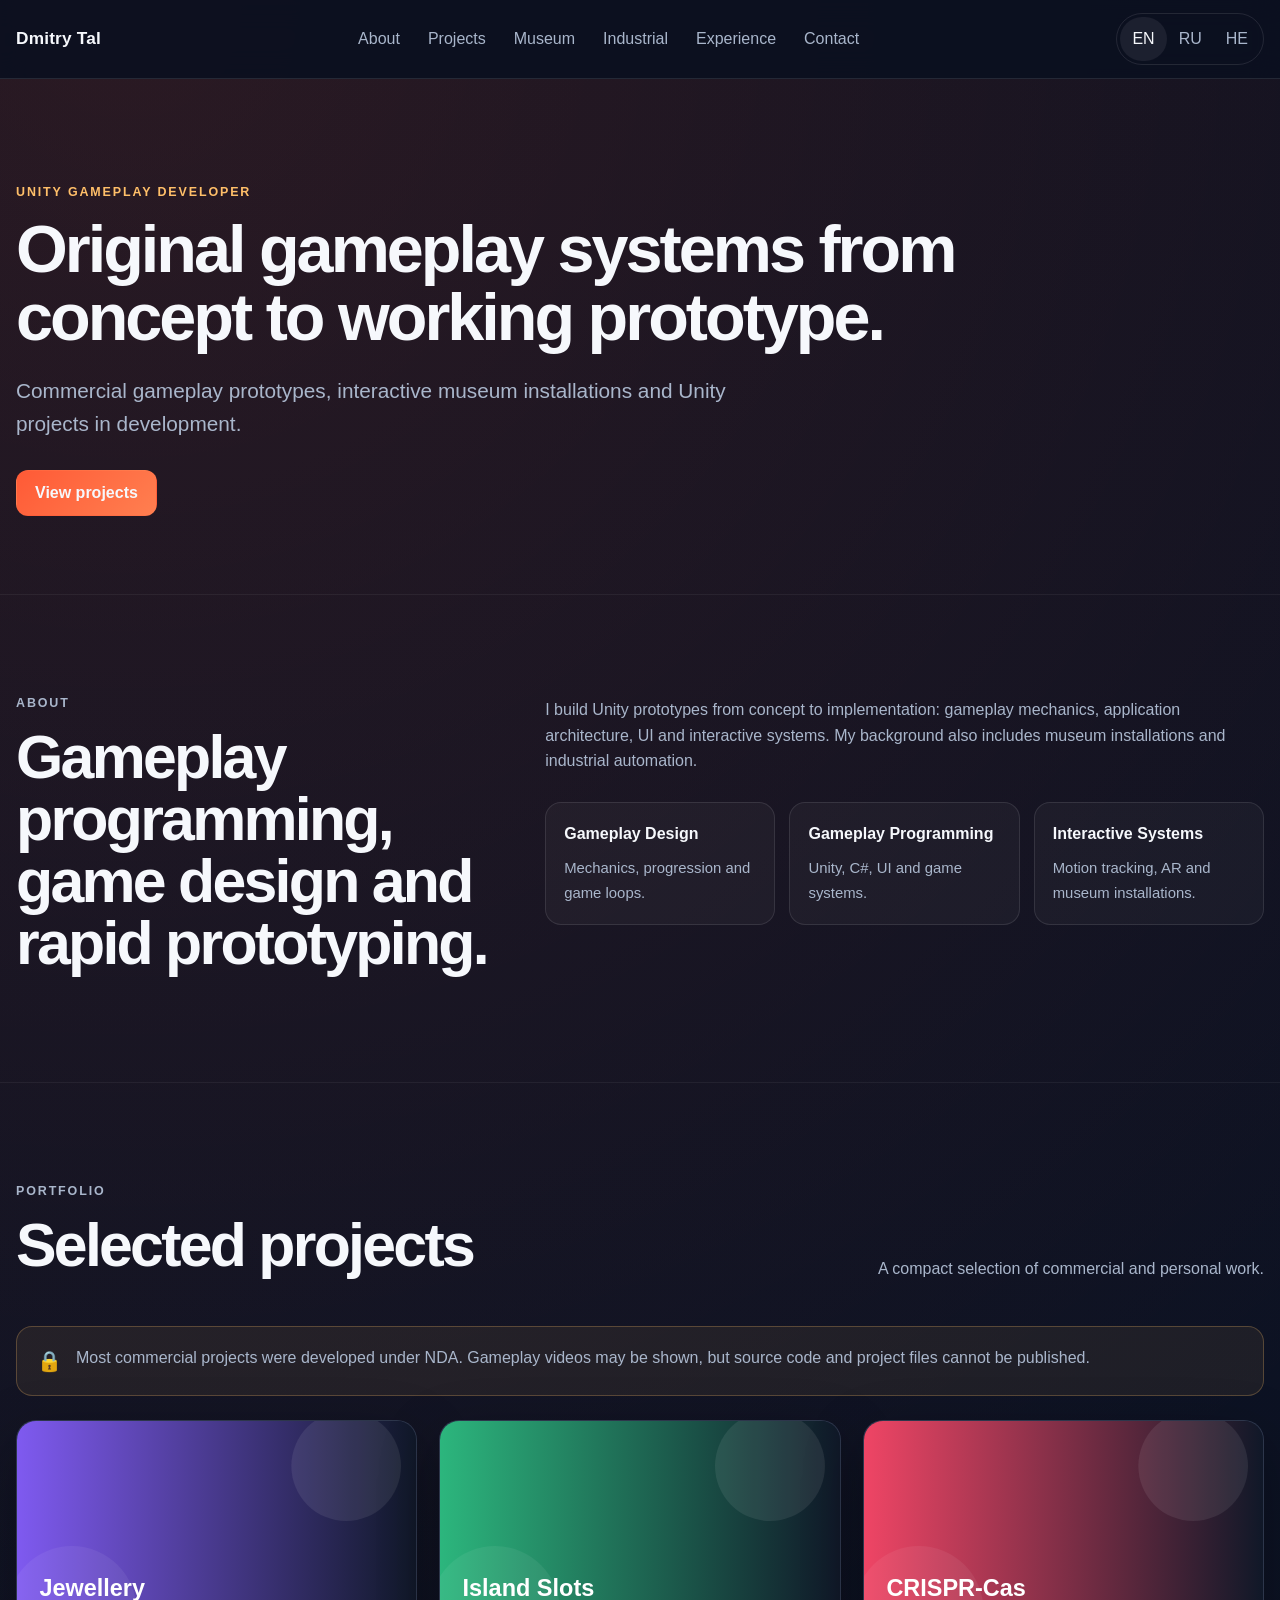
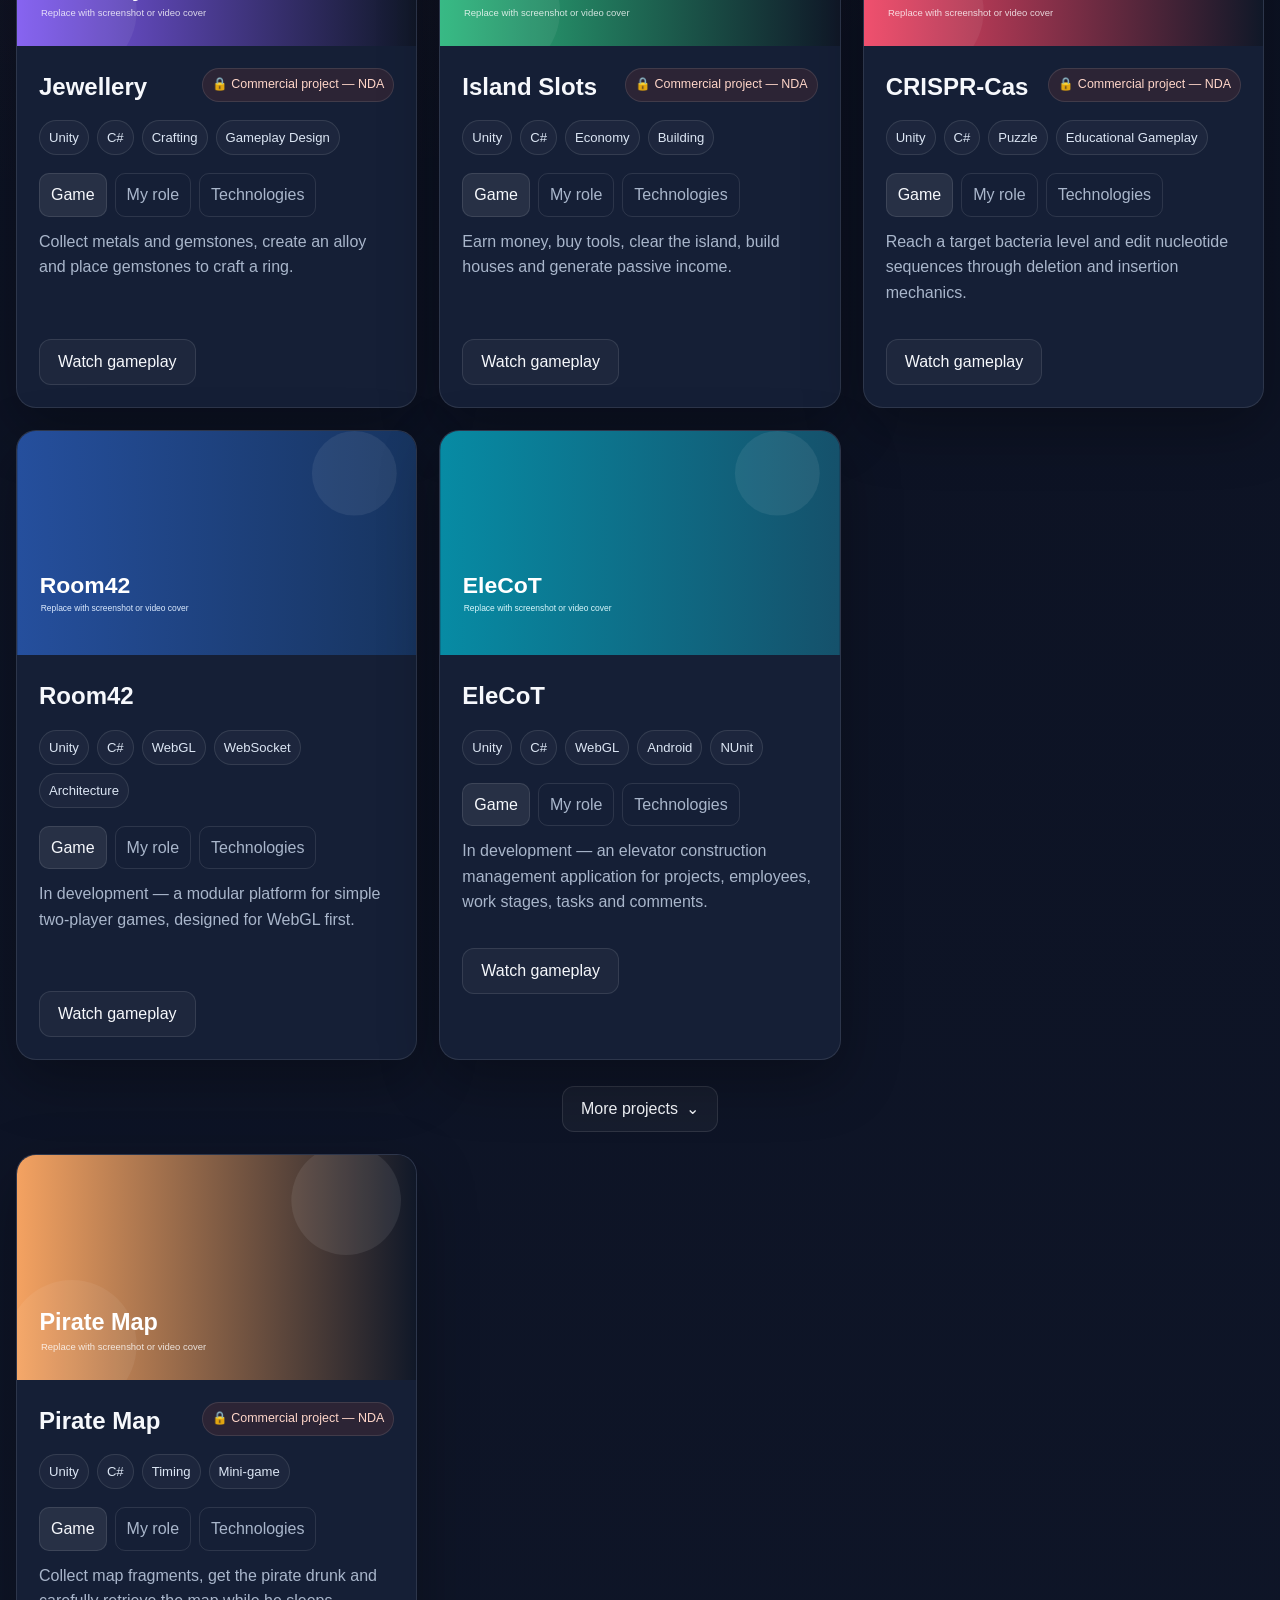
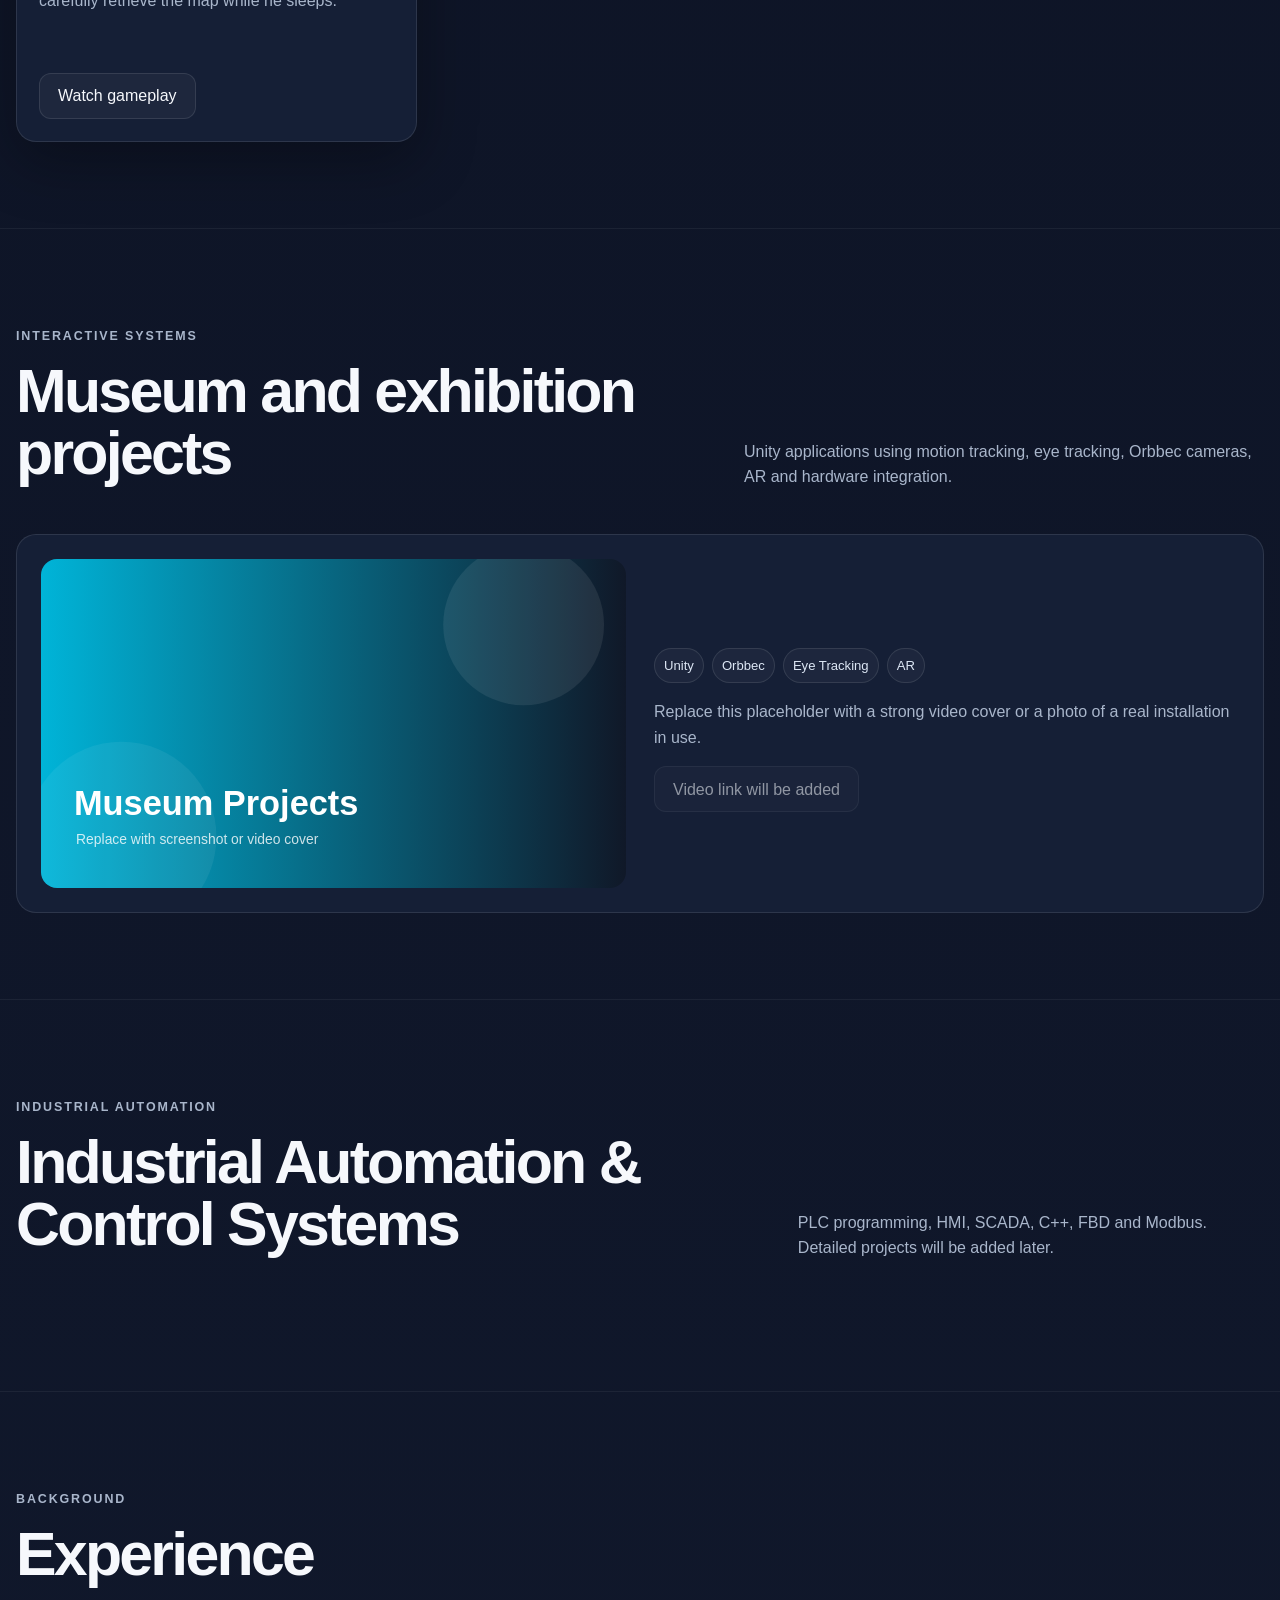
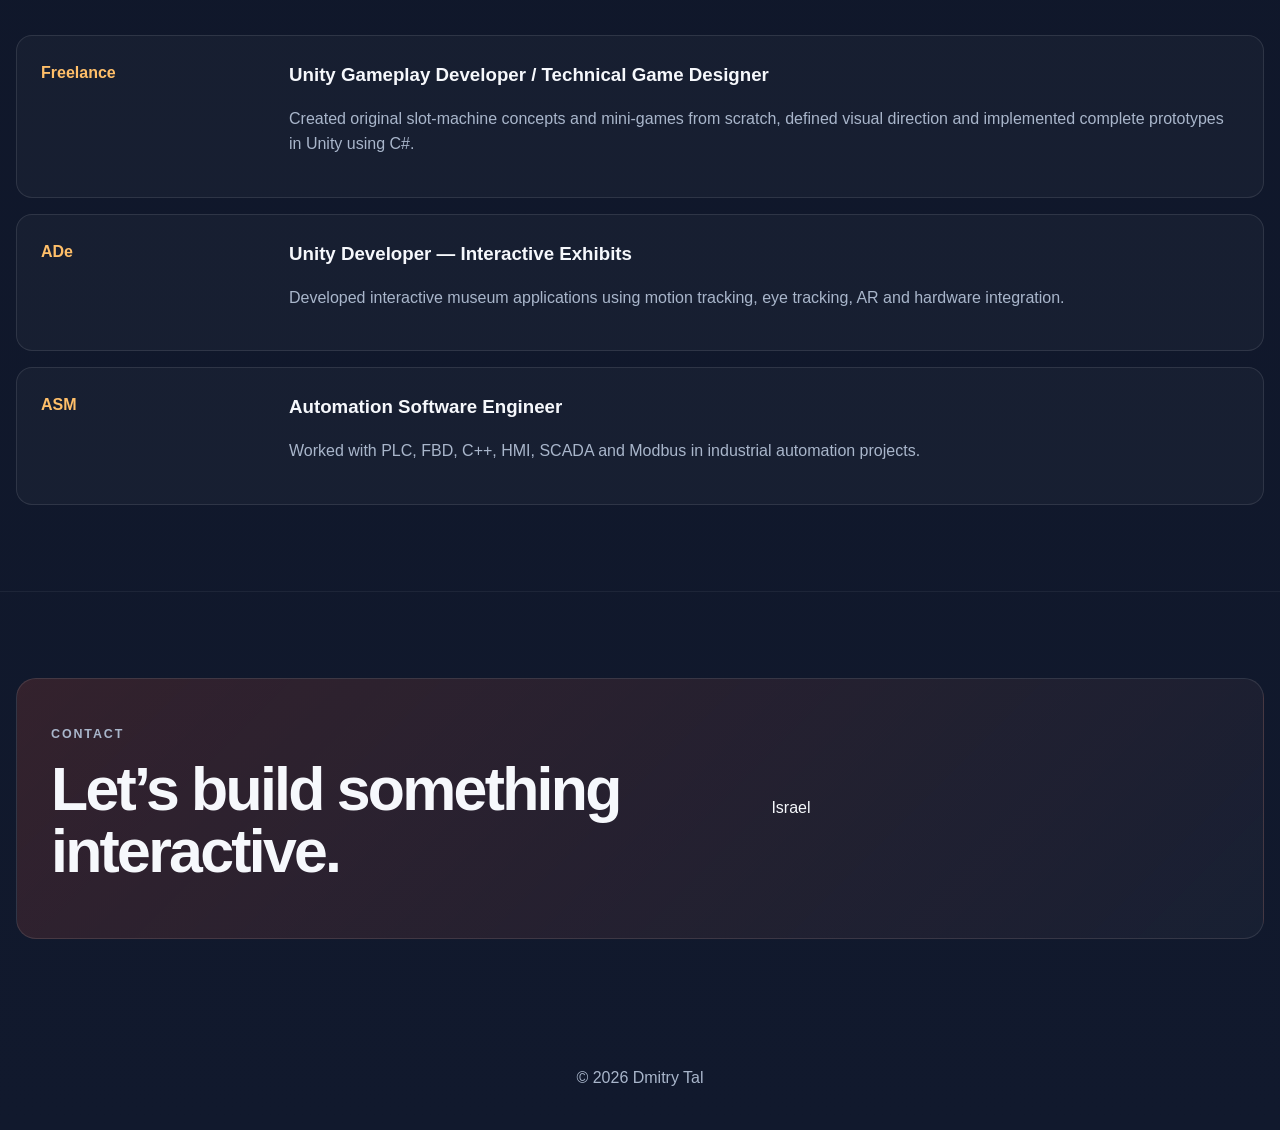
==== games/index.html @ 1d8066fa "Add files via upload" ====
<!DOCTYPE html>
<html lang="en" dir="ltr">
<head>
  <base href="../" />
  <meta charset="UTF-8" />
  <meta name="viewport" content="width=device-width, initial-scale=1.0" />
  <meta name="description" content="Dmitry Tal — Unity Gameplay Developer portfolio" />
  <title>Dmitry Tal — Unity Gameplay Developer</title>
  <link rel="stylesheet" href="style.css" />
</head>
<body>
  <header class="site-header">
    <div class="container nav-wrap">
      <a class="brand" href="#top" aria-label="Dmitry Tal home">
        <strong>Dmitry Tal</strong>
      </a>

      <nav class="main-nav" aria-label="Main navigation">
        <a href="#about" data-i18n="nav.about">About</a>
        <a href="#projects" data-i18n="nav.projects">Projects</a>
        <a href="#museum" data-i18n="nav.museum">Museum</a>
        <a href="#industrial" data-i18n="nav.industrial">Industrial</a>
        <a href="#experience" data-i18n="nav.experience">Experience</a>
        <a href="#contact" data-i18n="nav.contact">Contact</a>
      </nav>

      <div class="lang-switcher" aria-label="Language selector">
        <button type="button" data-lang="en">EN</button>
        <button type="button" data-lang="ru">RU</button>
        <button type="button" data-lang="he">HE</button>
      </div>
    </div>
  </header>

  <main id="top">
    <section class="hero">
      <div class="container hero-grid">
        <div class="hero-copy">
          <p class="eyebrow" data-i18n="hero.eyebrow">UNITY GAMEPLAY DEVELOPER</p>
          <h1 data-i18n="hero.title">Original gameplay systems from concept to working prototype.</h1>
          <p class="hero-text" data-i18n="hero.text">
            Commercial prototypes, interactive museum installations and multiplayer WebGL projects.
          </p>
          <div class="hero-actions">
            <a class="button primary" href="#projects" data-i18n="hero.projects">View projects</a>
          </div>
        </div>

      </div>
    </section>

    <section id="about" class="section">
      <div class="container two-col">
        <div>
          <p class="section-kicker" data-i18n="about.kicker">ABOUT</p>
          <h2 data-i18n="about.title">Gameplay programming, game design and rapid prototyping.</h2>
        </div>
        <div>
          <p data-i18n="about.text">
            I create original mechanics from scratch, define visual direction, collaborate with artists and implement complete Unity prototypes.
          </p>

          <div class="what-i-do">
            <article><strong data-i18n="about.card1.title">Gameplay Design</strong><span data-i18n="about.card1.text">Mechanics, progression and game loops.</span></article>
            <article><strong data-i18n="about.card2.title">Gameplay Programming</strong><span data-i18n="about.card2.text">Unity, C#, UI and game systems.</span></article>
            <article><strong data-i18n="about.card3.title">Interactive Systems</strong><span data-i18n="about.card3.text">Motion tracking, AR and museum installations.</span></article>
          </div>
        </div>
      </div>
    </section>

    <section id="projects" class="section">
      <div class="container">
        <div class="section-head">
          <div>
            <p class="section-kicker" data-i18n="projects.kicker">PORTFOLIO</p>
            <h2 data-i18n="projects.title">Selected projects</h2>
          </div>
          <p data-i18n="projects.subtitle">A compact selection of commercial and personal work.</p>
        </div>

        <div class="nda-notice">
          <span class="lock">🔒</span>
          <p data-i18n="projects.nda">
            Most commercial projects were developed under NDA. Gameplay videos may be shown, but source code and project files cannot be published.
          </p>
        </div>

        <div id="featuredProjects" class="project-grid"></div>

        <div class="more-wrap">
          <button id="moreProjectsButton" class="button more-button" type="button" aria-expanded="false">
            <span data-i18n="projects.more">More projects</span>
            <span class="chevron">⌄</span>
          </button>
        </div>

        <div id="moreProjects" class="project-grid project-grid-more" hidden></div>
      </div>
    </section>

    <section id="museum" class="section">
      <div class="container">
        <div class="section-head">
          <div>
            <p class="section-kicker" data-i18n="museum.kicker">INTERACTIVE SYSTEMS</p>
            <h2 data-i18n="museum.title">Museum and exhibition projects</h2>
          </div>
          <p data-i18n="museum.text">Unity applications using motion tracking, eye tracking, Orbbec cameras, AR and hardware integration.</p>
        </div>

        <article class="museum-card">
          <img src="assets/images/museum.svg" alt="Museum projects placeholder" />
          <div>
            <div class="tags">
              <span>Unity</span><span>Orbbec</span><span>Eye Tracking</span><span>AR</span>
            </div>
            <p data-i18n="museum.card">Replace this placeholder with a strong video cover or a photo of a real installation in use.</p>
            <button class="button disabled" type="button" disabled data-i18n="common.videoSoon">Video link will be added</button>
          </div>
        </article>
      </div>
    </section>

    <section id="industrial" class="section">
      <div class="container">
        <div class="section-head">
          <div>
            <p class="section-kicker" data-i18n="industrial.kicker">INDUSTRIAL AUTOMATION</p>
            <h2 data-i18n="industrial.title">Industrial Automation &amp; Control Systems</h2>
          </div>
          <p data-i18n="industrial.text">PLC programming, HMI, SCADA, C++, FBD and Modbus. Detailed projects will be added later.</p>
        </div>
      </div>
    </section>

    <section id="experience" class="section">
      <div class="container">
        <div class="section-head">
          <div>
            <p class="section-kicker" data-i18n="experience.kicker">BACKGROUND</p>
            <h2 data-i18n="experience.title">Experience</h2>
          </div>
        </div>

        <div class="timeline">
          <article>
            <div class="time-label">Freelance</div>
            <div>
              <h3 data-i18n="experience.freelance.title">Unity Gameplay Developer / Technical Game Designer</h3>
              <p data-i18n="experience.freelance.text">Created original slot-machine concepts and mini-games from scratch, defined visual direction and implemented complete prototypes in Unity using C#.</p>
            </div>
          </article>

          <article>
            <div class="time-label">ADe</div>
            <div>
              <h3 data-i18n="experience.ade.title">Unity Developer — Interactive Exhibits</h3>
              <p data-i18n="experience.ade.text">Developed interactive museum applications using motion tracking, eye tracking, AR and hardware integration.</p>
            </div>
          </article>

          <article>
            <div class="time-label">ASM</div>
            <div>
              <h3 data-i18n="experience.asm.title">Automation Software Engineer</h3>
              <p data-i18n="experience.asm.text">Worked with PLC, FBD, C++, HMI, SCADA and Modbus in industrial automation projects.</p>
            </div>
          </article>
        </div>
      </div>
    </section>

    <section id="contact" class="section">
      <div class="container contact-card">
        <div>
          <p class="section-kicker" data-i18n="contact.kicker">CONTACT</p>
          <h2 data-i18n="contact.title">Let’s build something interactive.</h2>
        </div>
        <div class="contact-links">
          <span data-i18n="contact.location">Israel</span>
        </div>
      </div>
    </section>
  </main>

  <footer>
    © <span id="year"></span> Dmitry Tal
  </footer>

  <div id="videoModal" class="modal" hidden>
    <div class="modal-backdrop" data-close-modal></div>
    <div class="modal-dialog" role="dialog" aria-modal="true" aria-labelledby="videoTitle">
      <button class="modal-close" type="button" data-close-modal aria-label="Close">×</button>
      <h3 id="videoTitle"></h3>
      <div class="video-frame">
        <p data-i18n="common.videoPlaceholder">Insert YouTube embed here.</p>
      </div>
    </div>
  </div>

  <script src="script.js"></script>
</body>
</html>
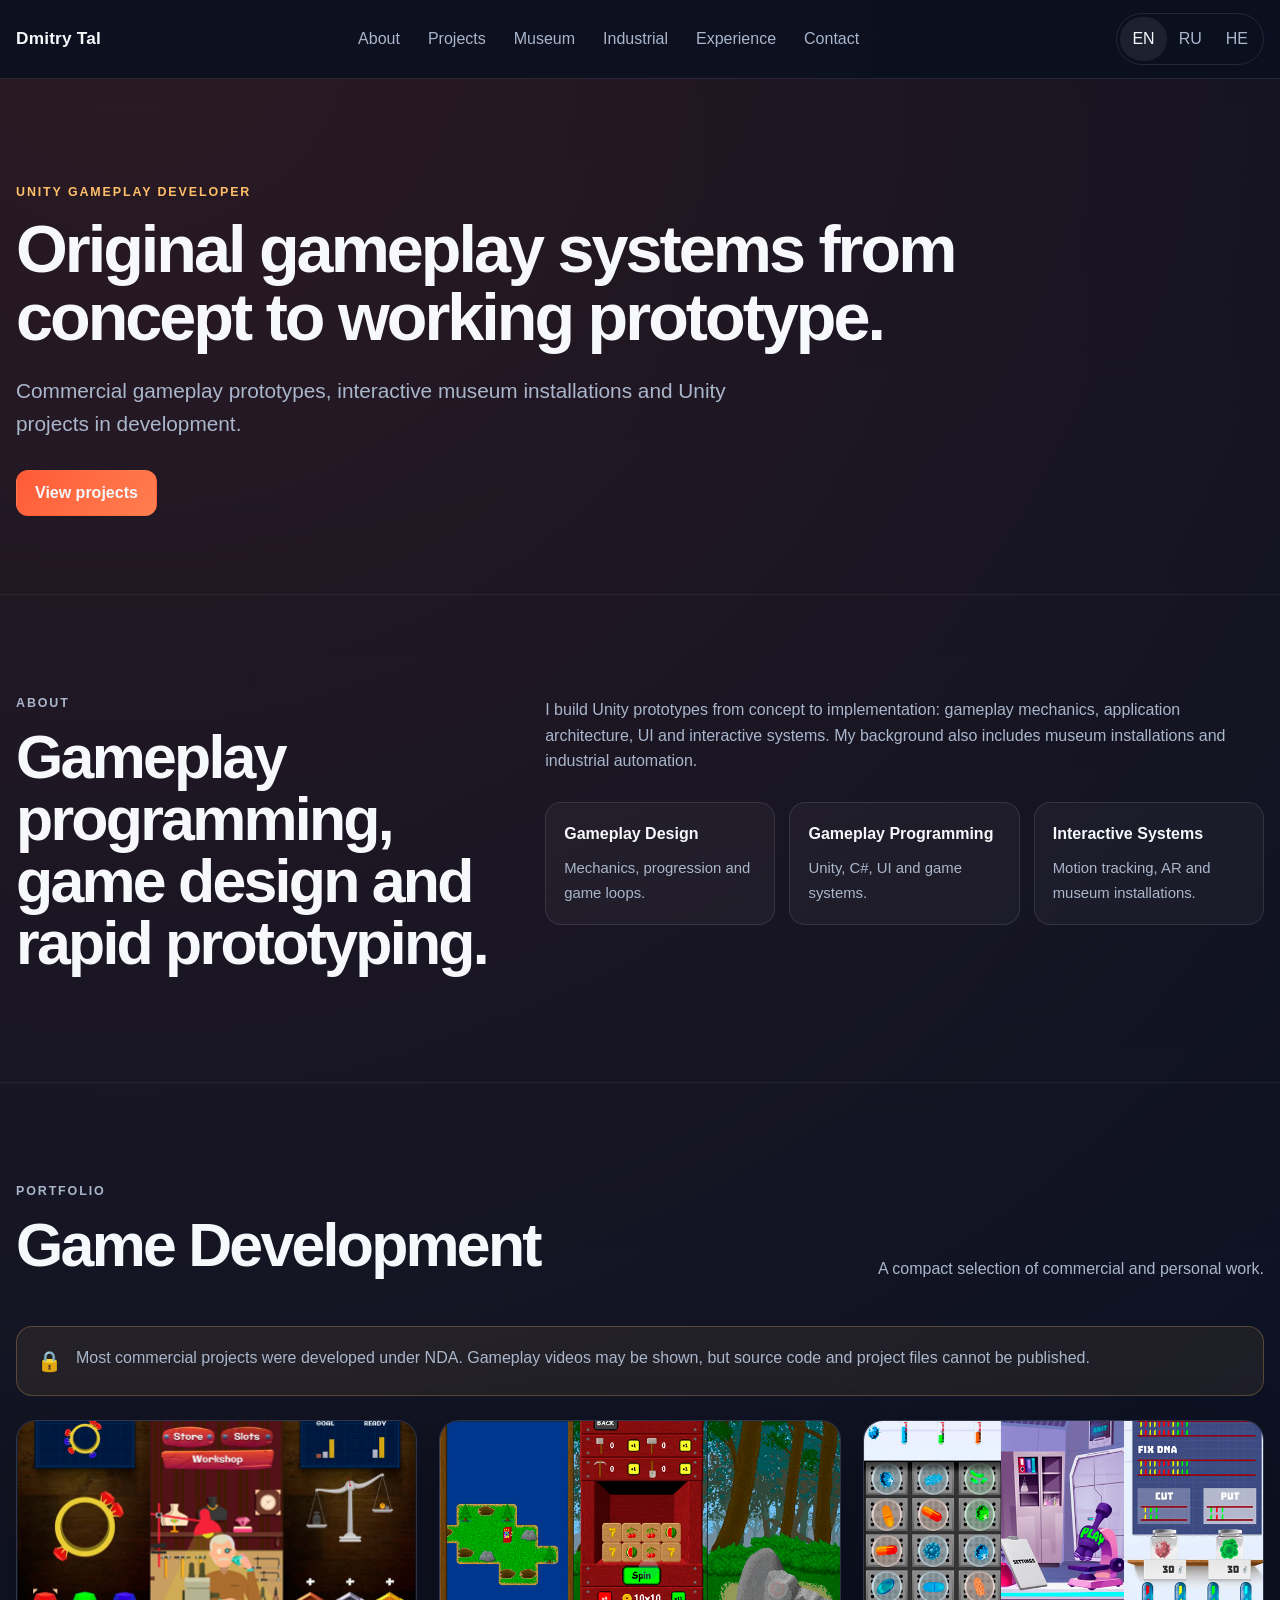
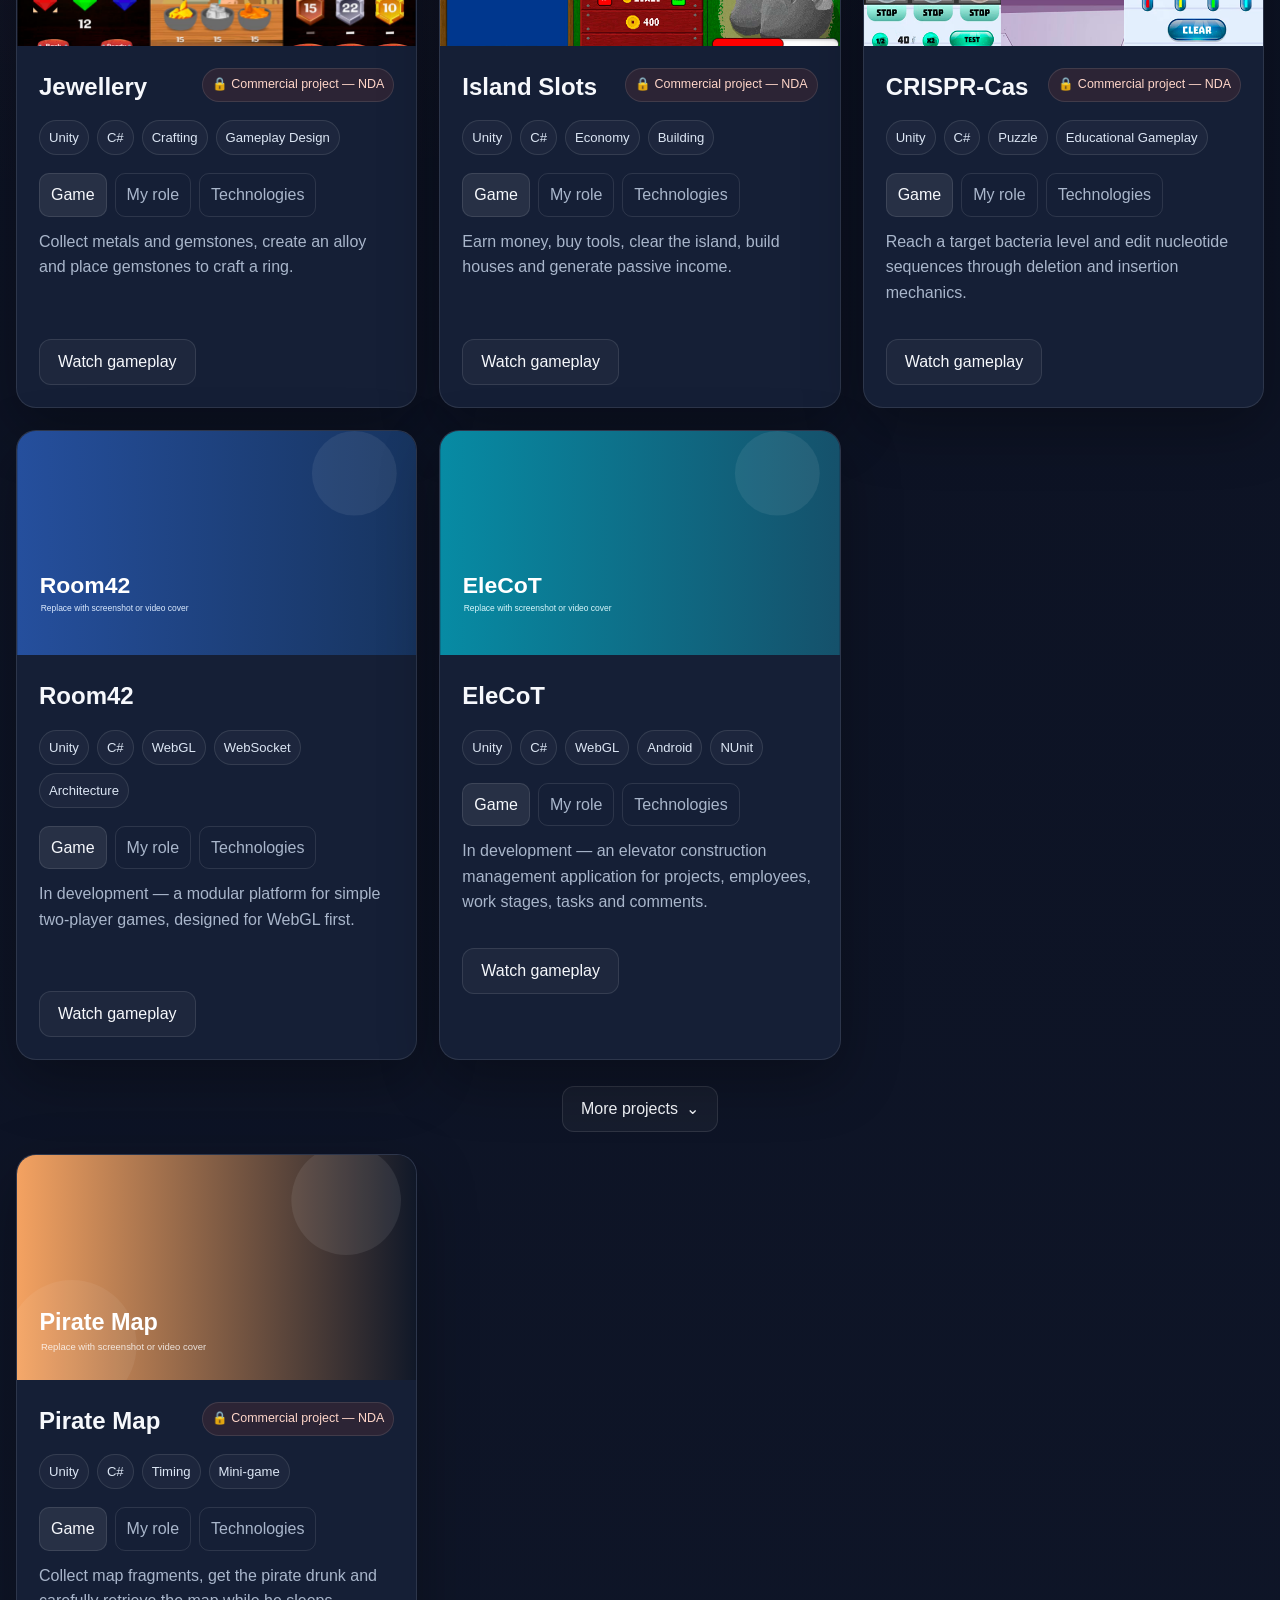
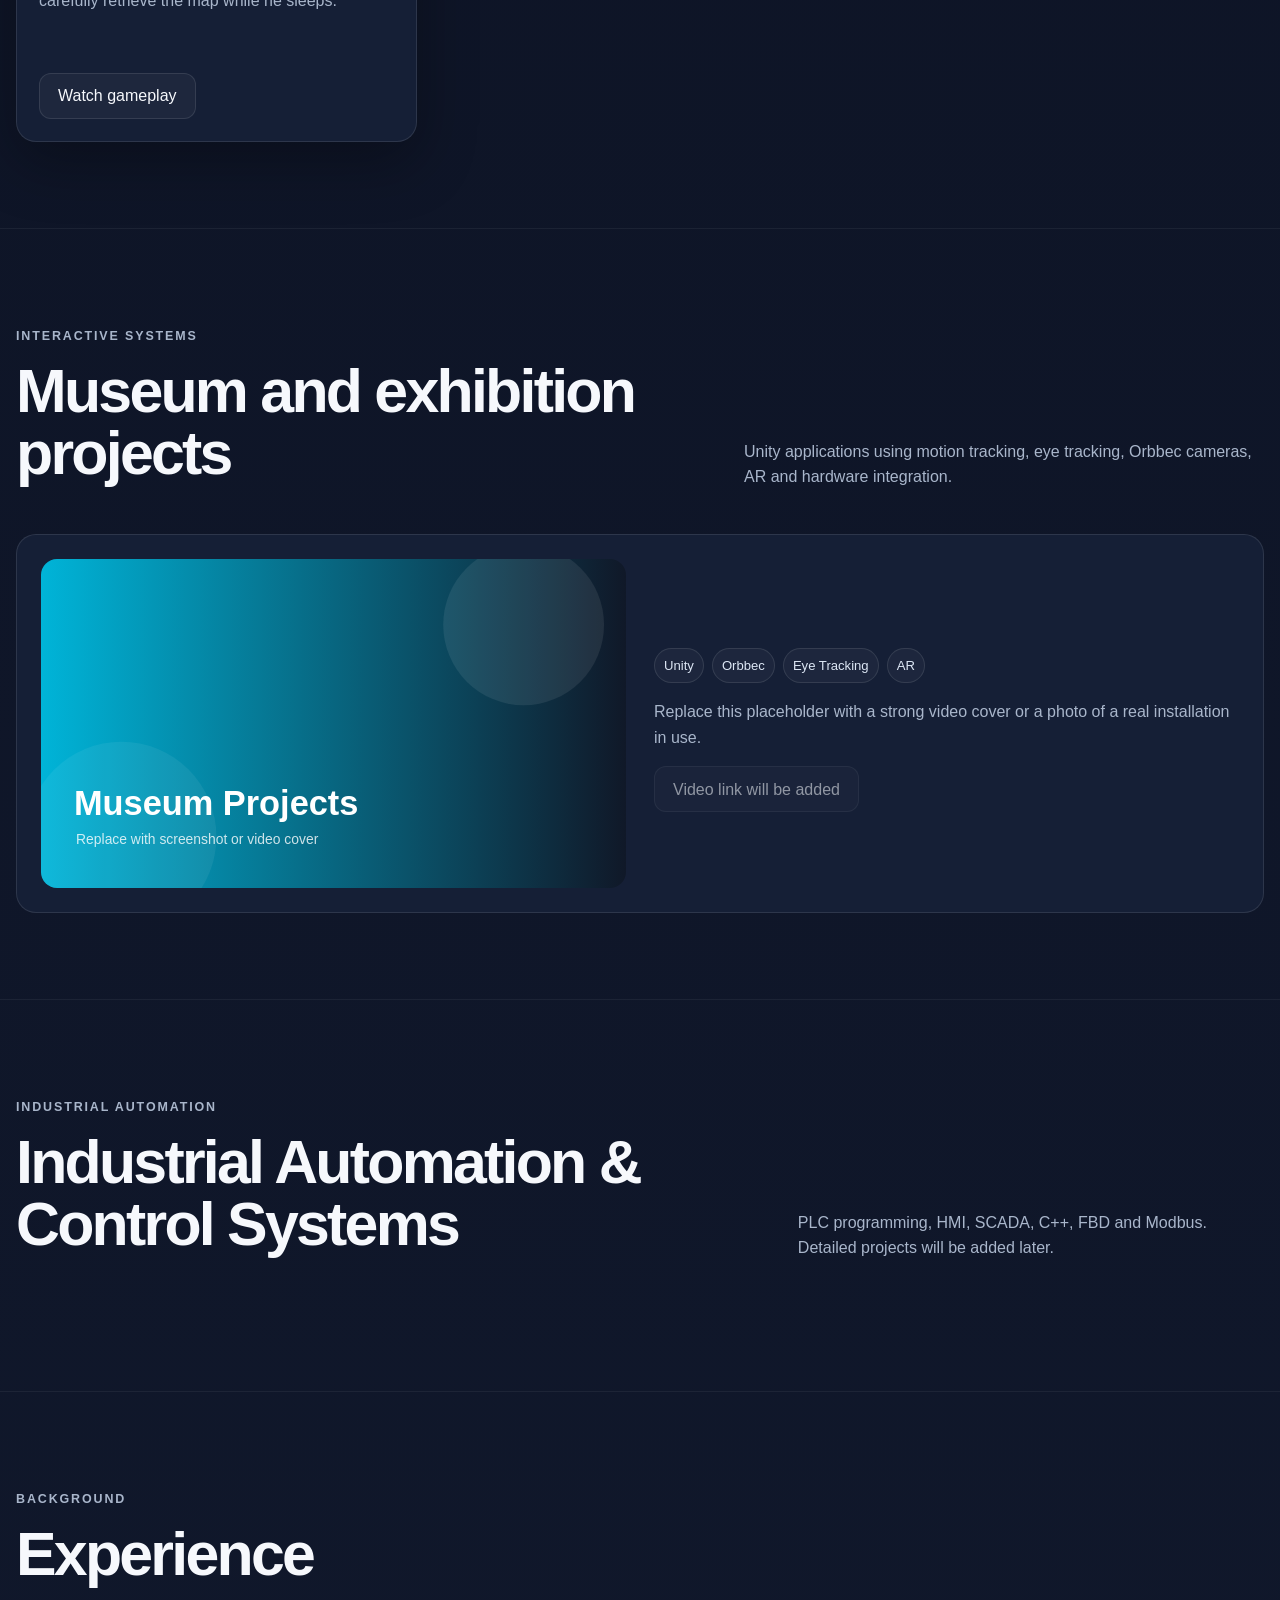
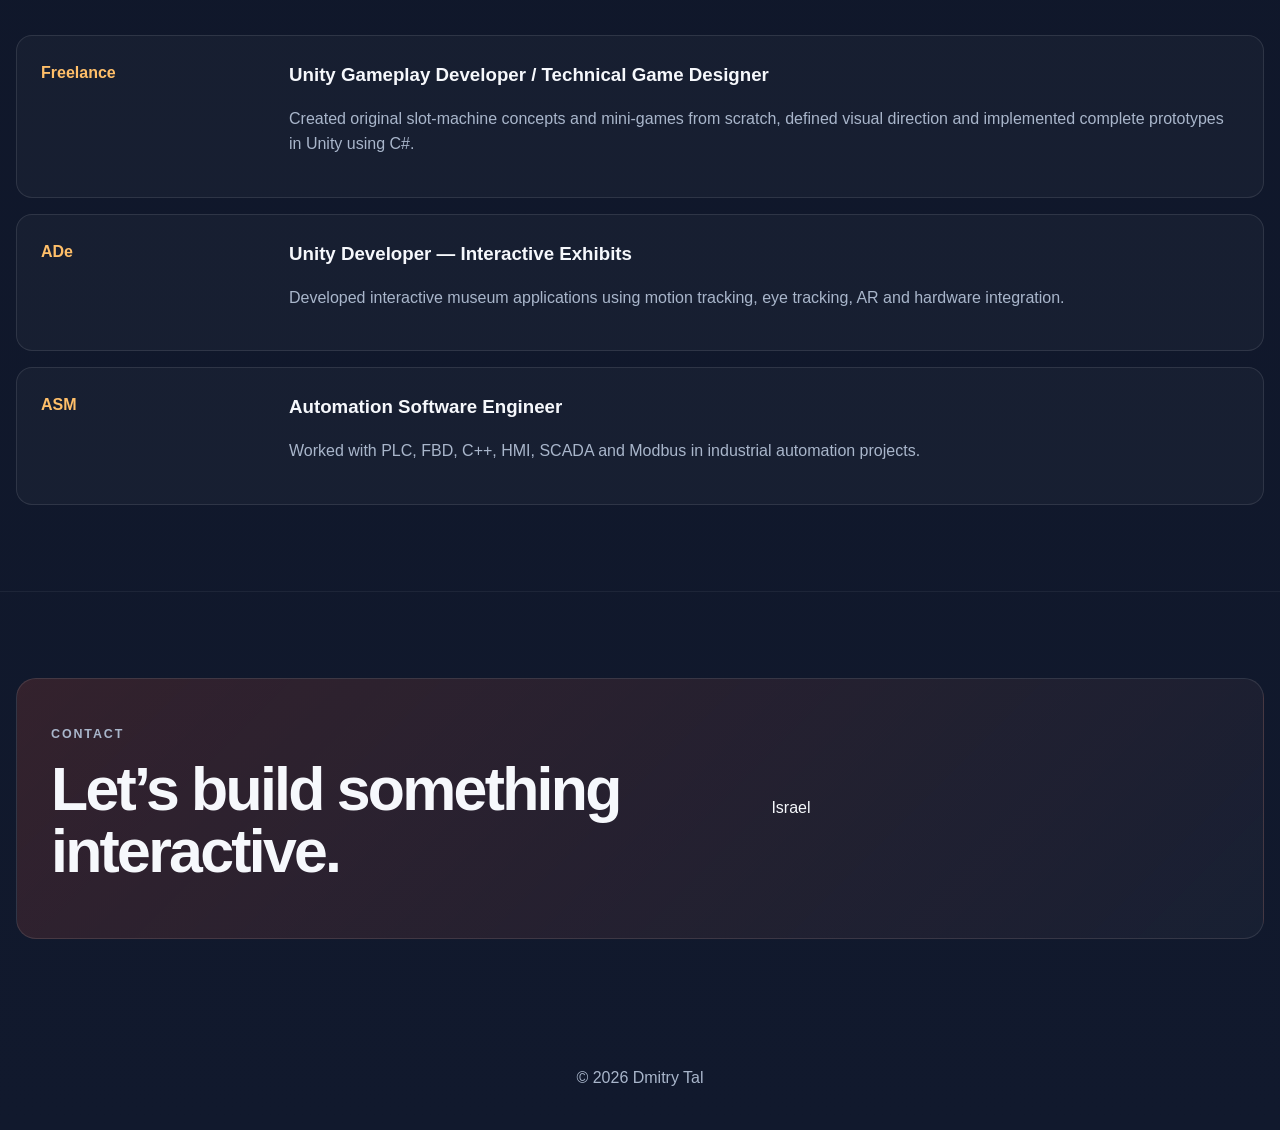
==== commit 1ee9a146: "Add files via upload" ====
--- a/games/index.html
+++ b/games/index.html
@@ -74,7 +74,7 @@
         <div class="section-head">
           <div>
             <p class="section-kicker" data-i18n="projects.kicker">PORTFOLIO</p>
-            <h2 data-i18n="projects.title">Selected projects</h2>
+            <h2 data-i18n="projects.title">Game Development</h2>
           </div>
           <p data-i18n="projects.subtitle">A compact selection of commercial and personal work.</p>
         </div>
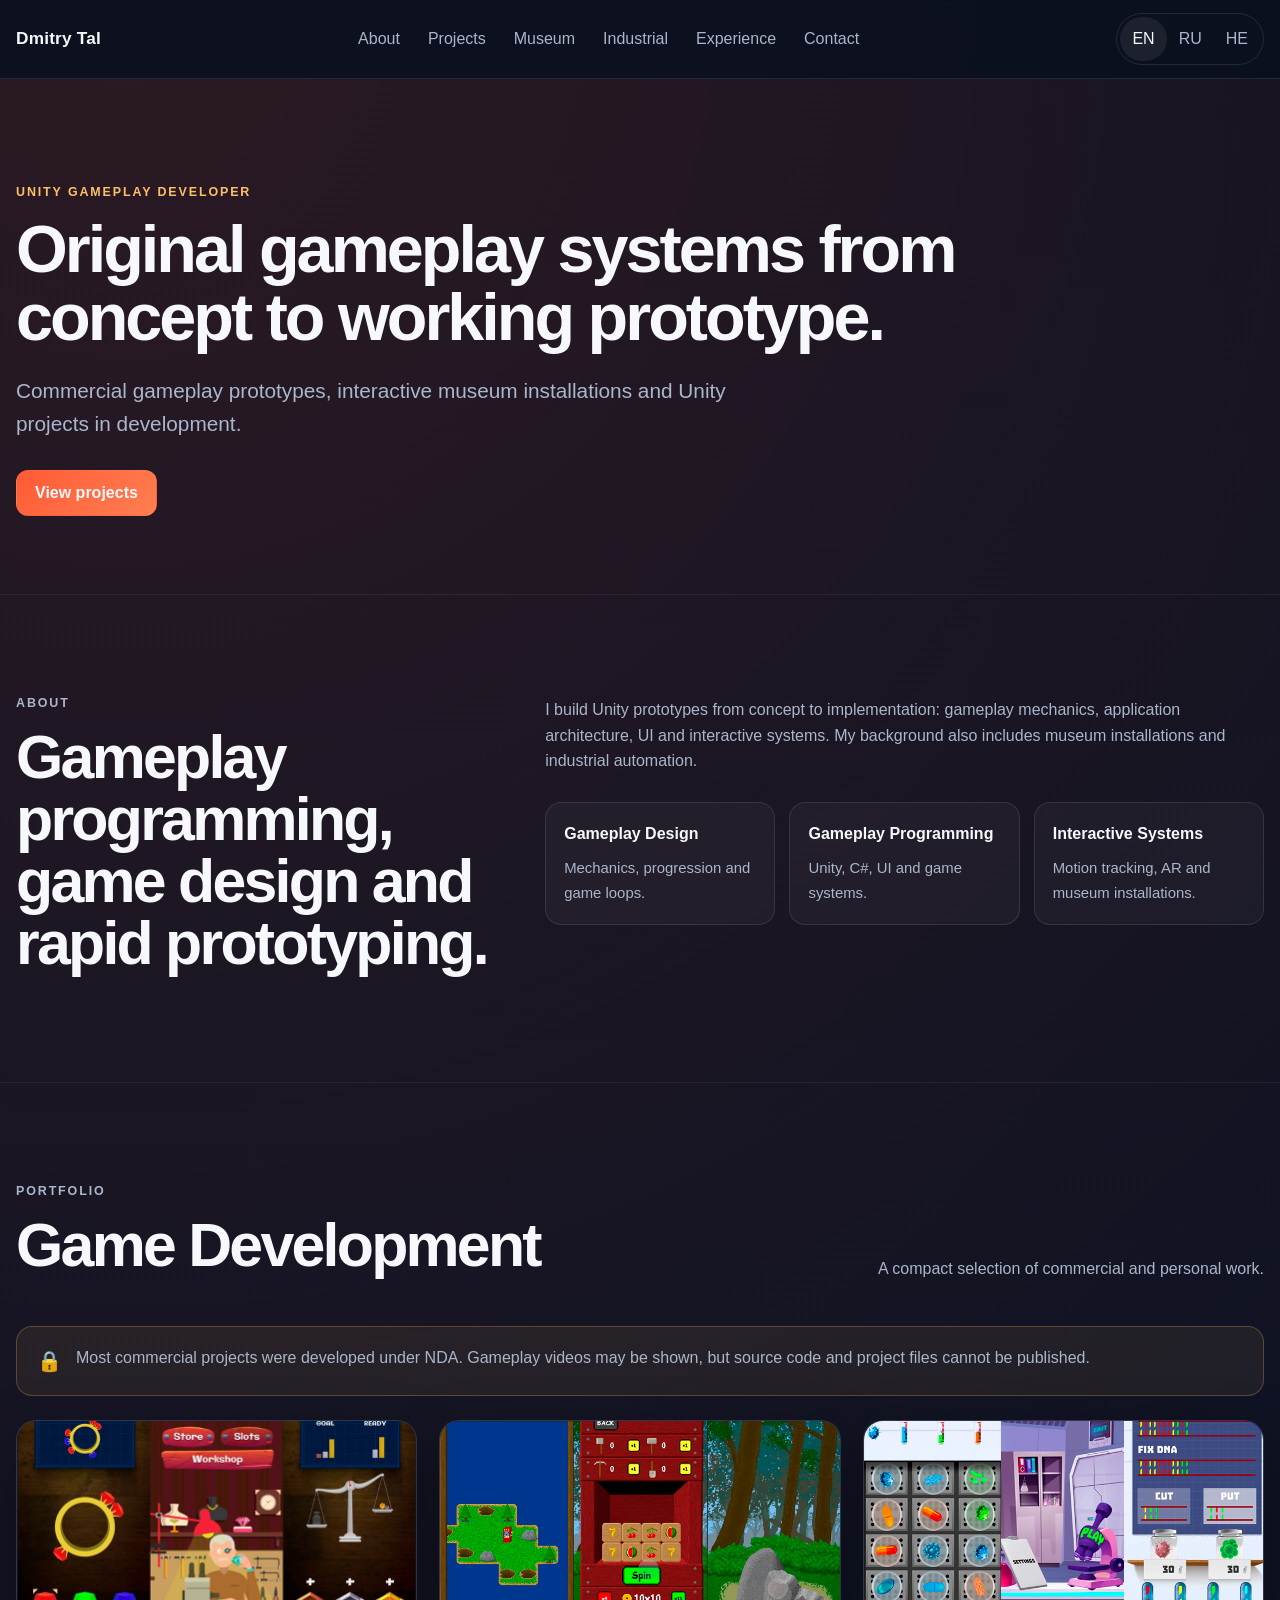
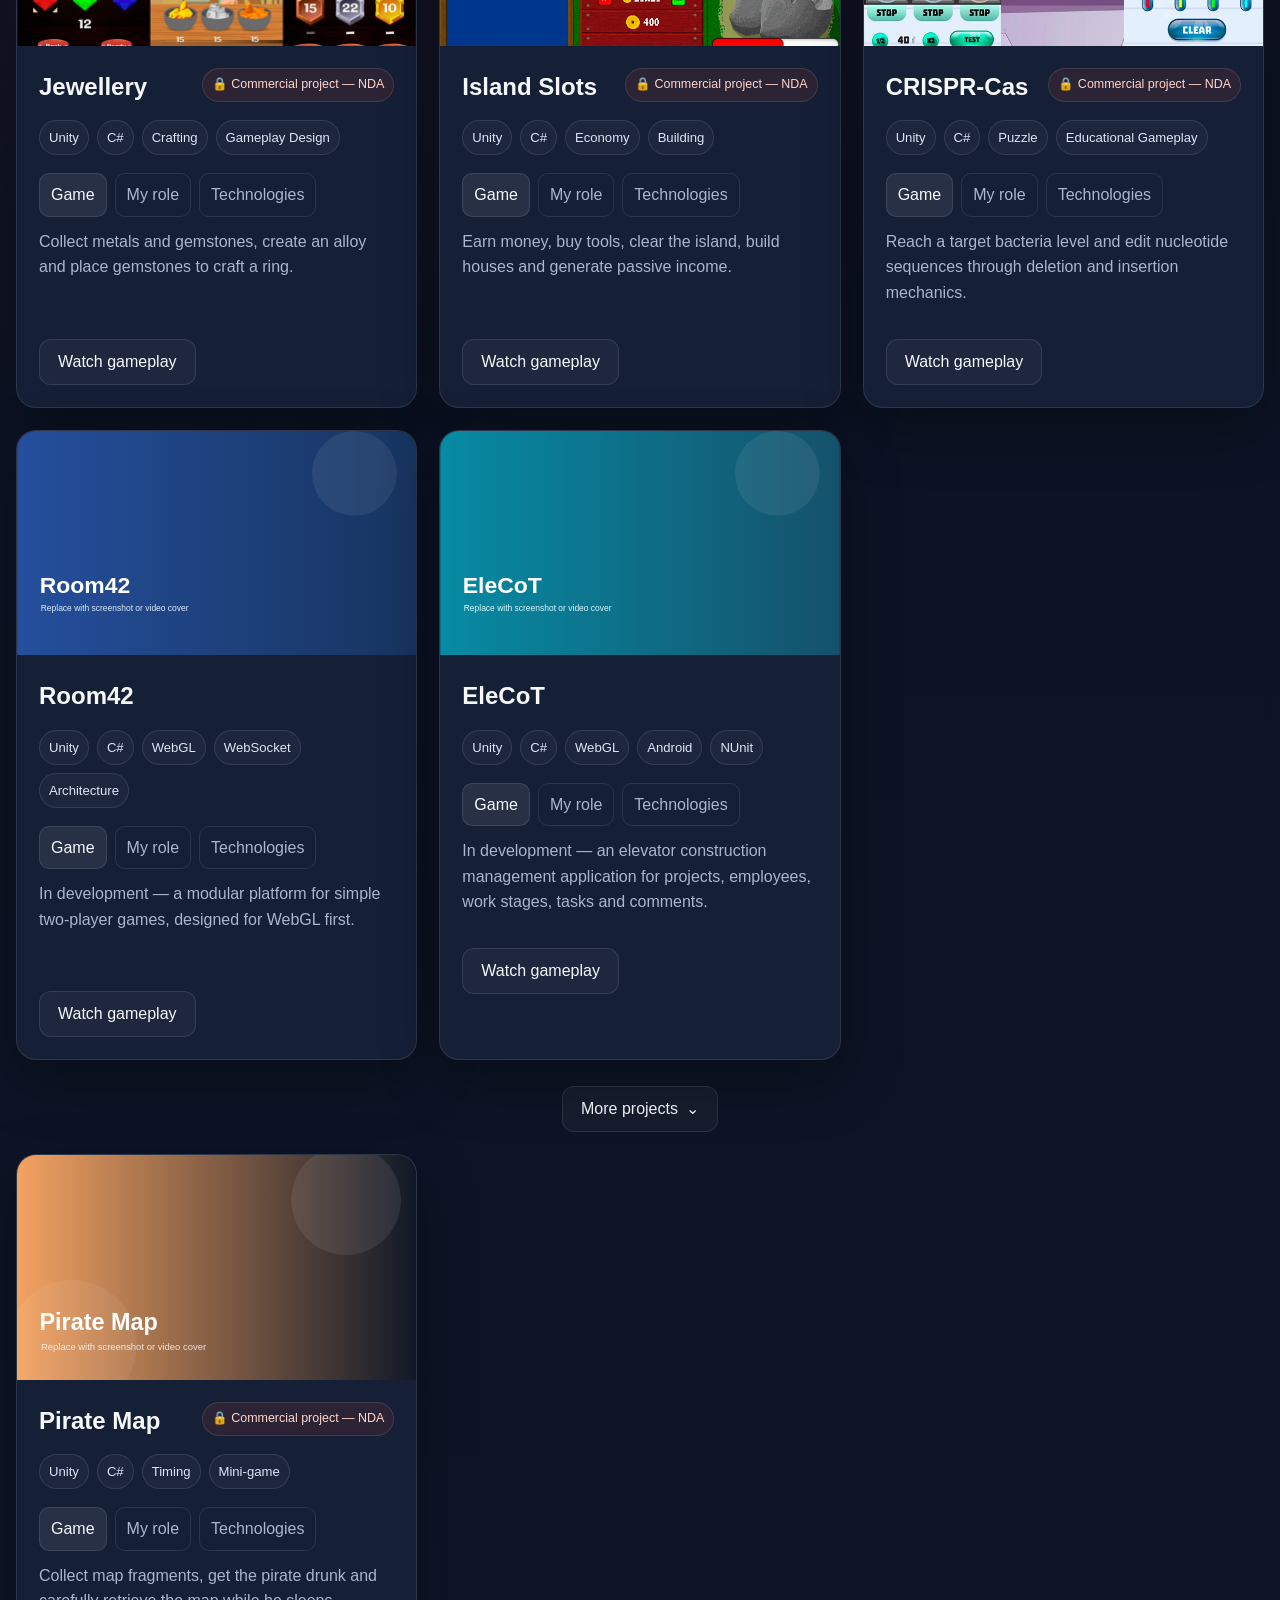
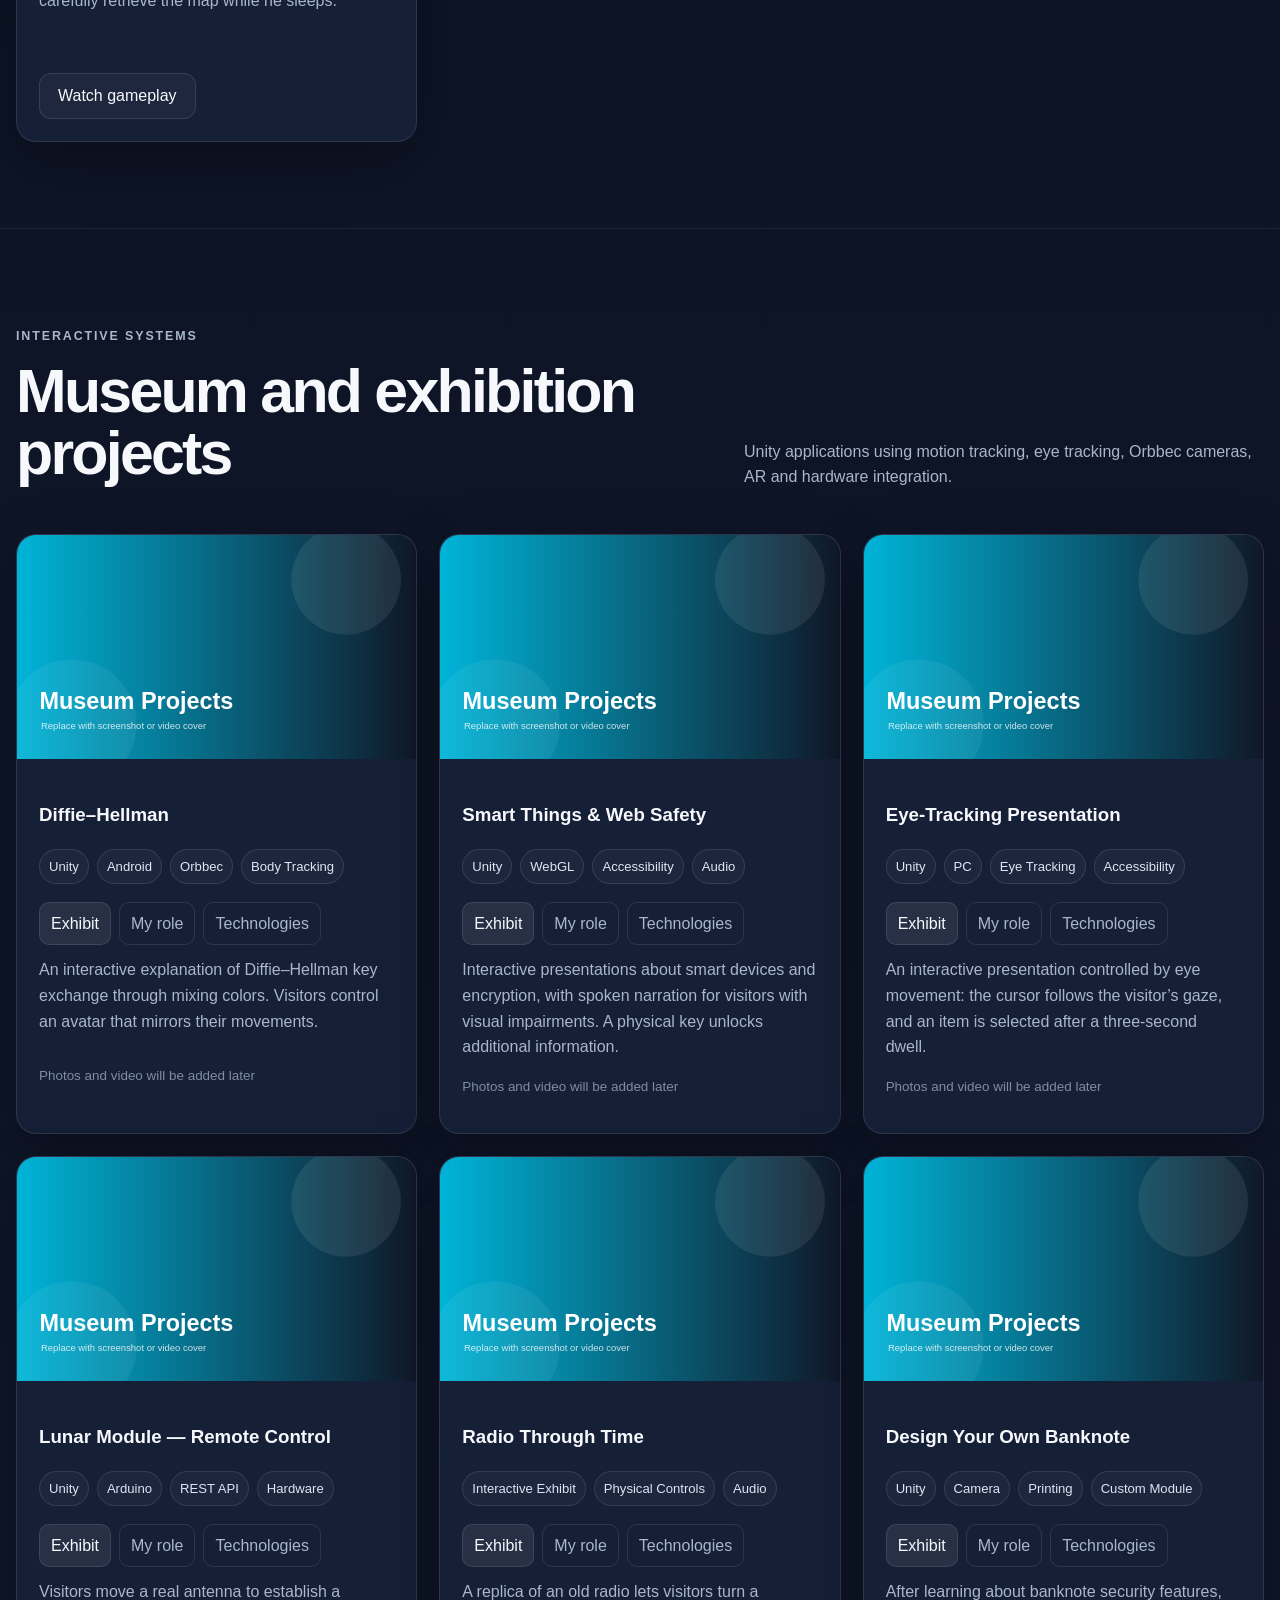
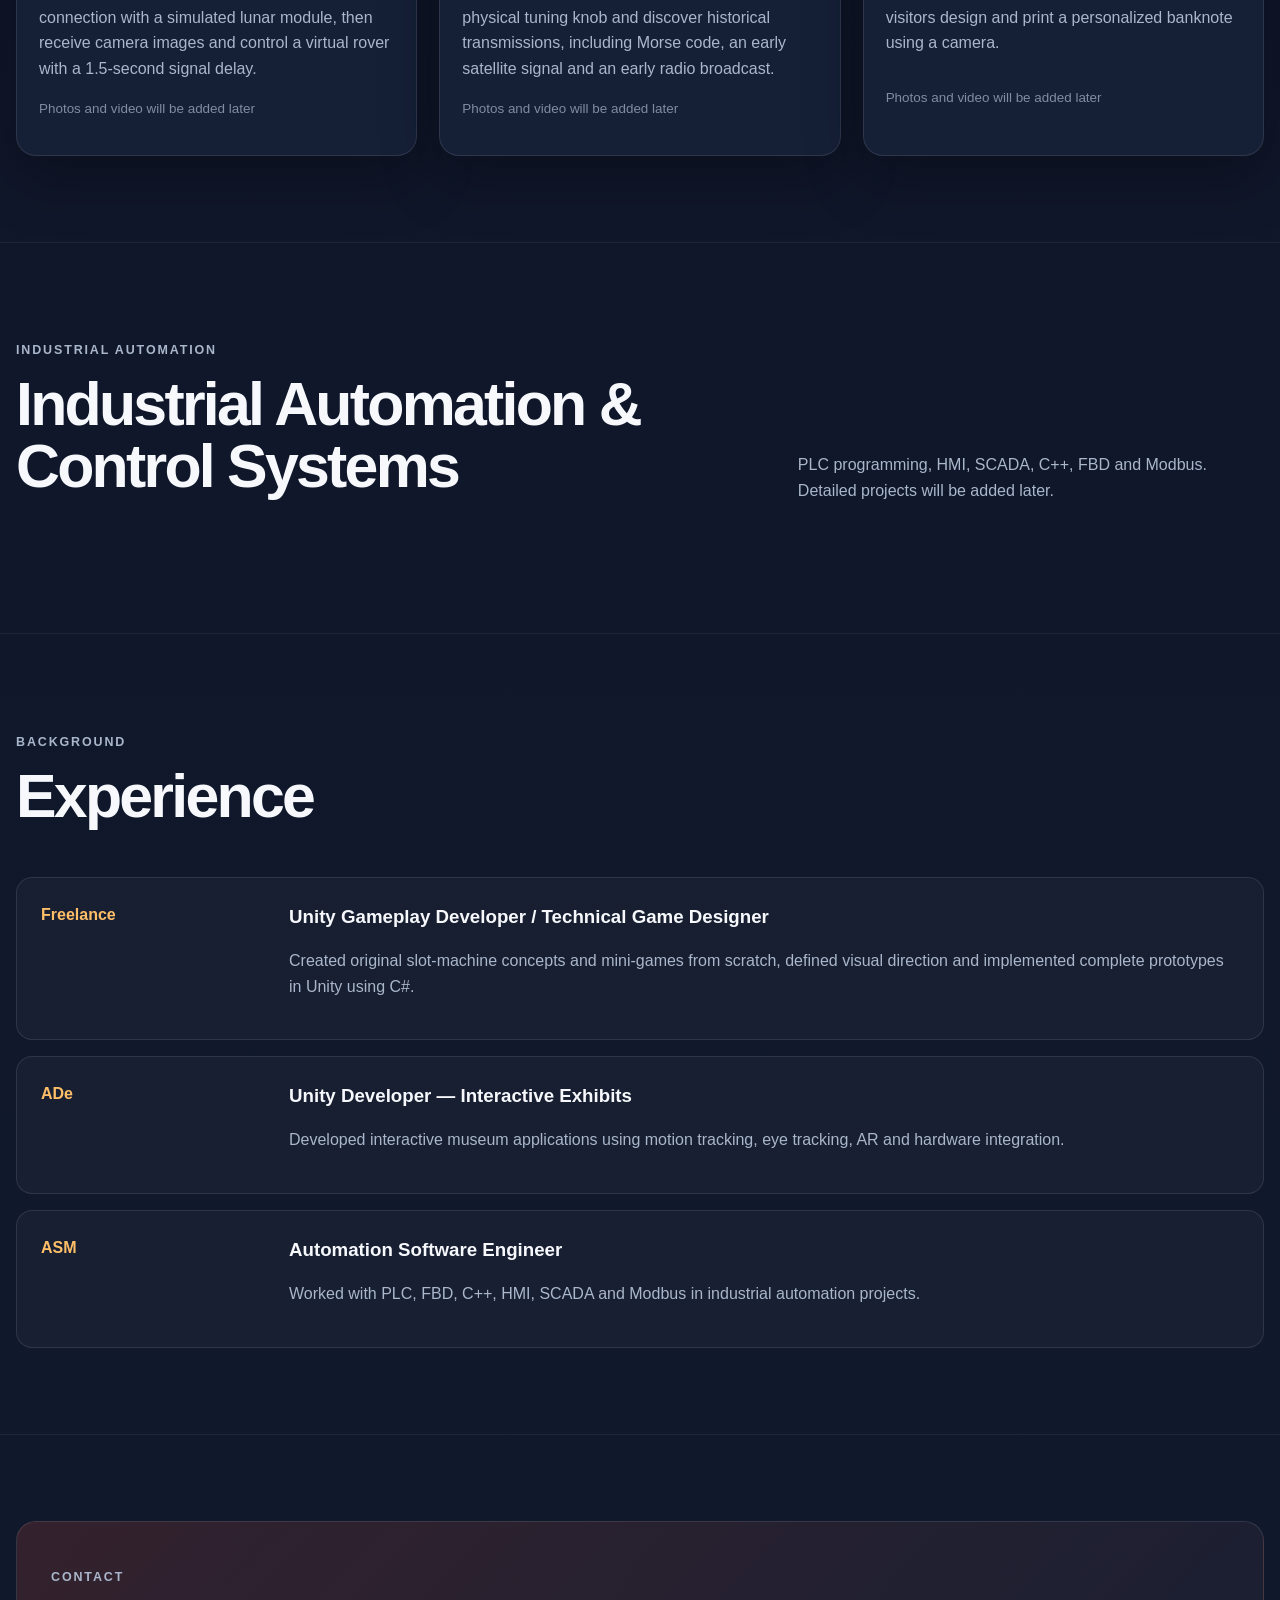
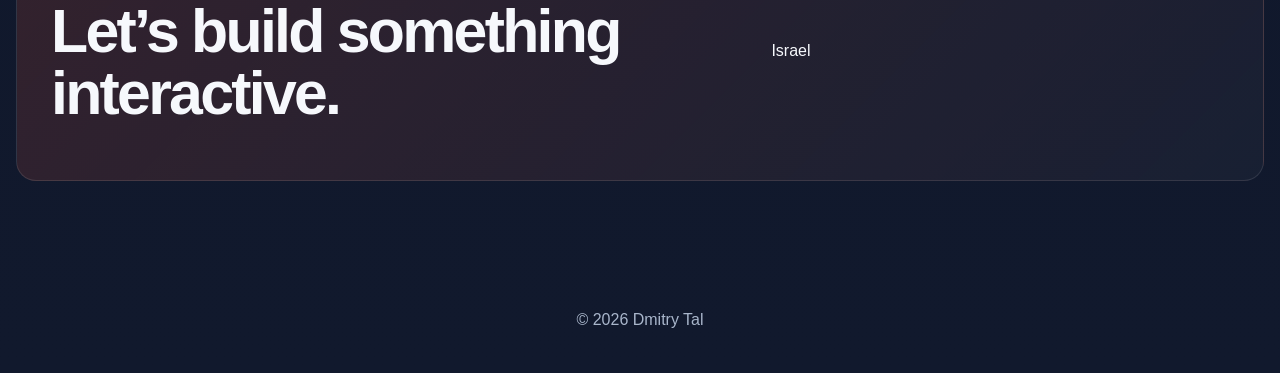
==== commit cdd9e843: "Add files via upload" ====
--- a/games/index.html
+++ b/games/index.html
@@ -109,16 +109,7 @@
           <p data-i18n="museum.text">Unity applications using motion tracking, eye tracking, Orbbec cameras, AR and hardware integration.</p>
         </div>
 
-        <article class="museum-card">
-          <img src="assets/images/museum.svg" alt="Museum projects placeholder" />
-          <div>
-            <div class="tags">
-              <span>Unity</span><span>Orbbec</span><span>Eye Tracking</span><span>AR</span>
-            </div>
-            <p data-i18n="museum.card">Replace this placeholder with a strong video cover or a photo of a real installation in use.</p>
-            <button class="button disabled" type="button" disabled data-i18n="common.videoSoon">Video link will be added</button>
-          </div>
-        </article>
+        <div id="museumProjects" class="project-grid"></div>
       </div>
     </section>
 
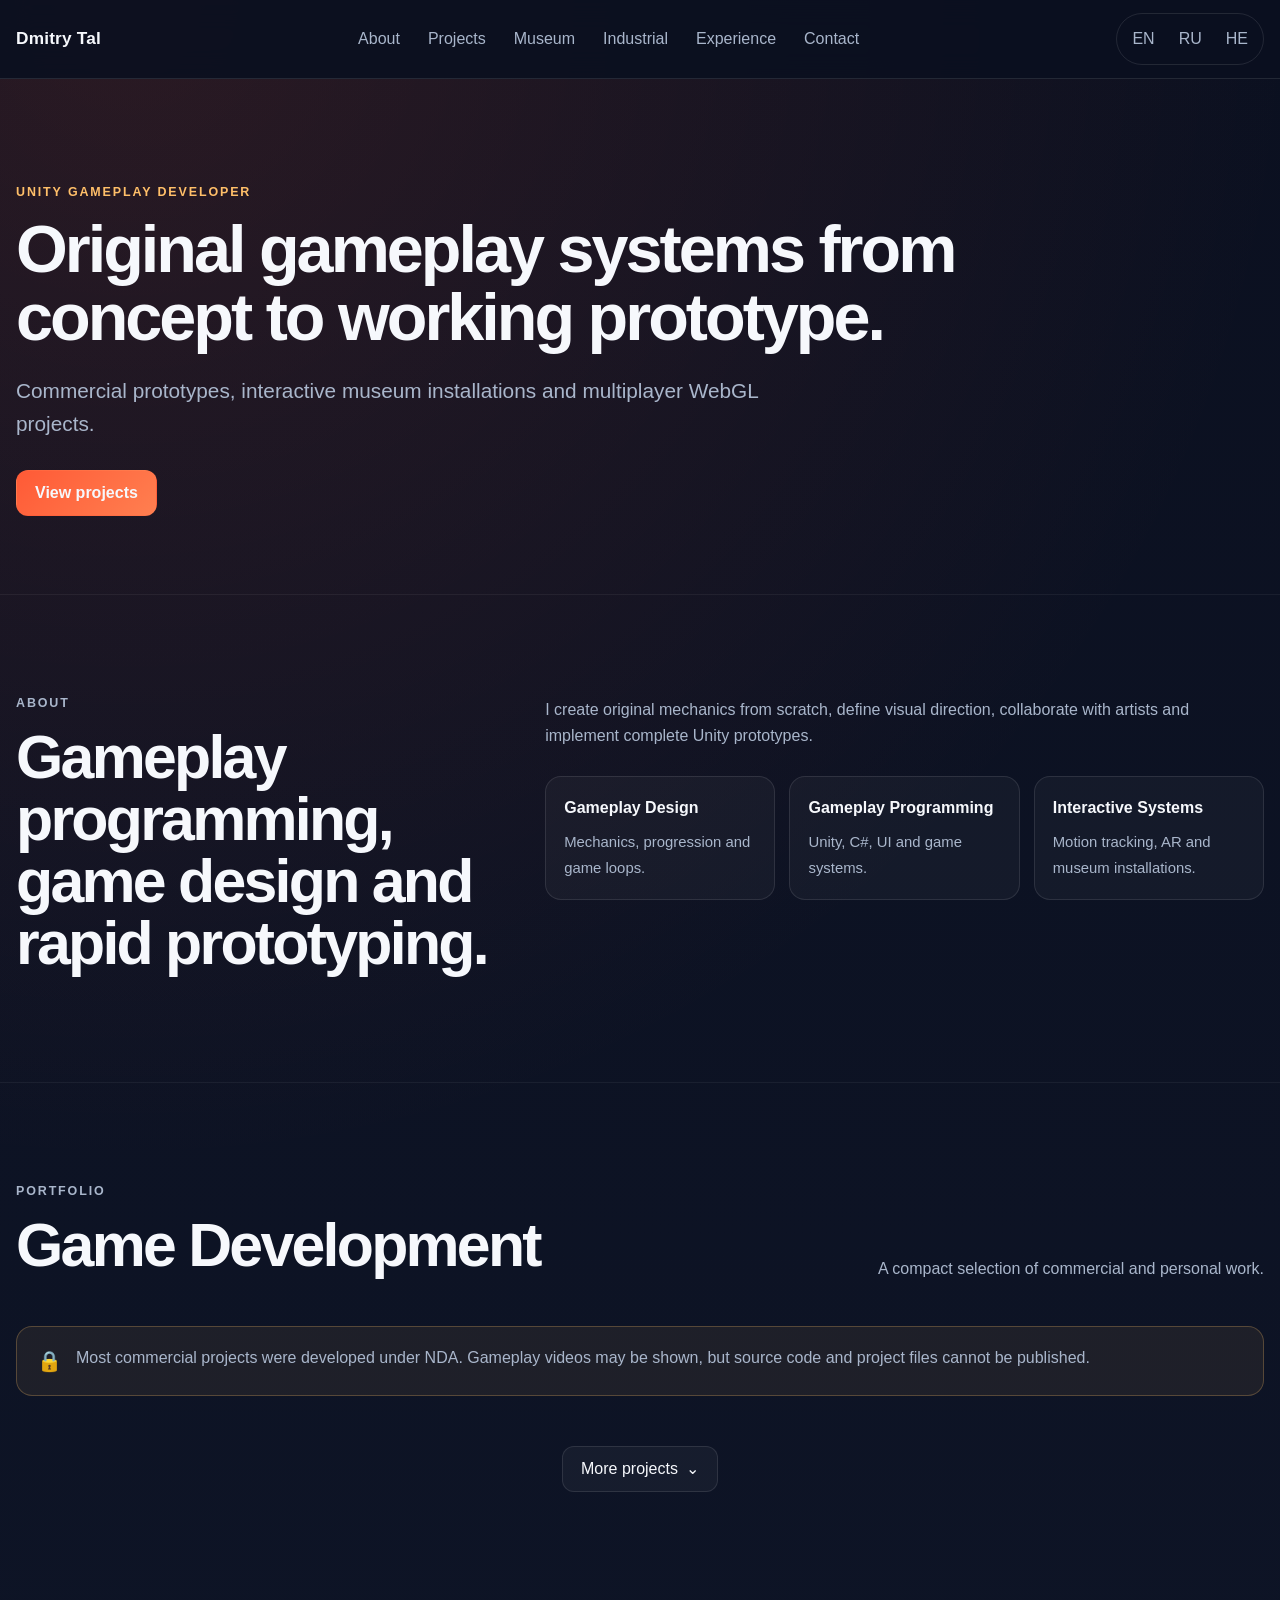
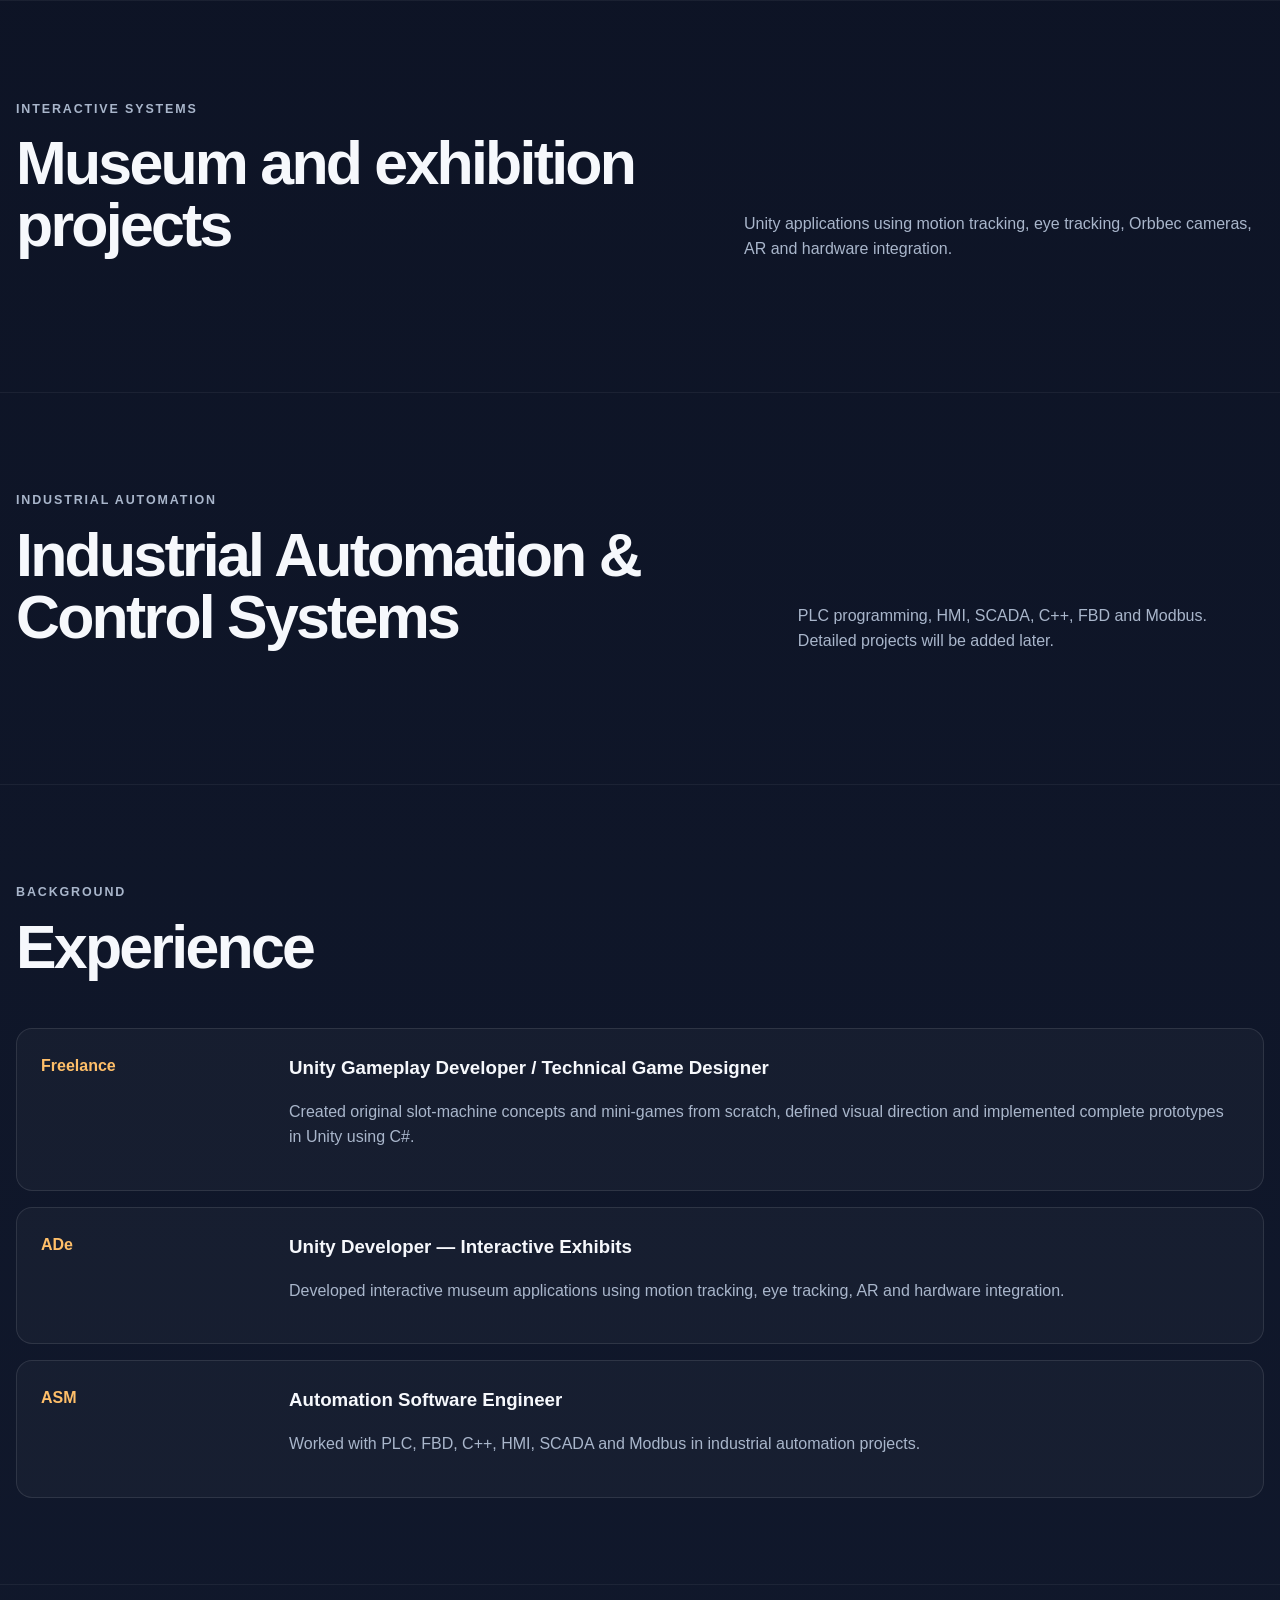
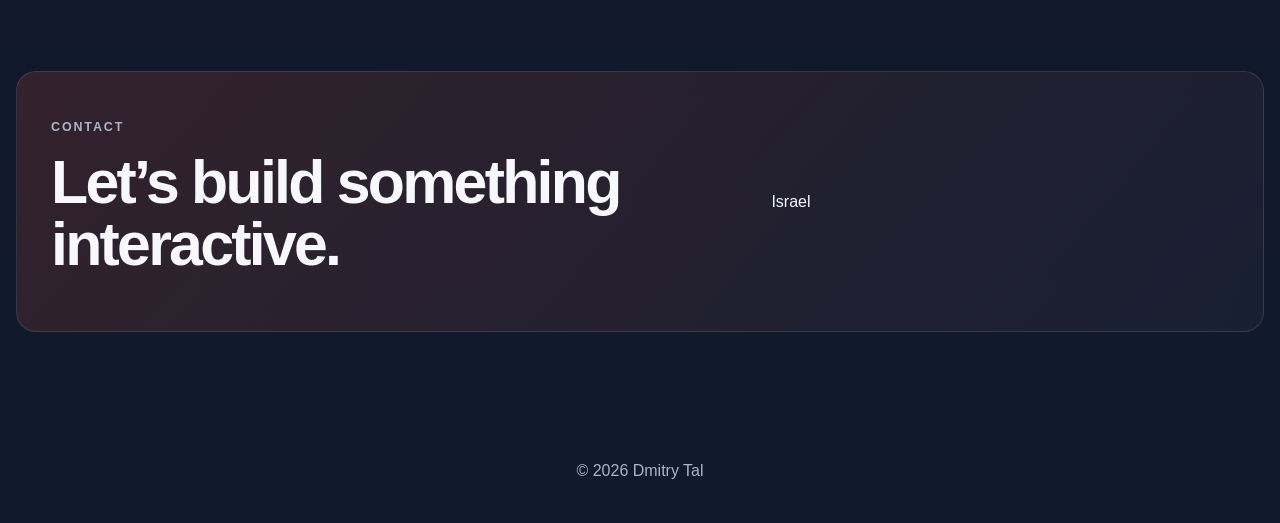
==== commit ab1e78cf: "v09" ====
--- a/games/index.html
+++ b/games/index.html
@@ -122,6 +122,7 @@
           </div>
           <p data-i18n="industrial.text">PLC programming, HMI, SCADA, C++, FBD and Modbus. Detailed projects will be added later.</p>
         </div>
+        <div id="industrialProjects" class="project-grid"></div>
       </div>
     </section>
 
@@ -190,6 +191,20 @@
     </div>
   </div>
 
+  <div id="galleryModal" class="modal gallery-modal" hidden>
+    <div class="modal-backdrop" data-close-gallery></div>
+    <div class="modal-dialog gallery-dialog" role="dialog" aria-modal="true" aria-labelledby="galleryTitle">
+      <button id="galleryClose" class="modal-close" type="button" data-close-gallery aria-label="Close">×</button>
+      <h3 id="galleryTitle"></h3>
+      <div class="gallery-viewer">
+        <button id="galleryPrev" class="gallery-arrow" type="button" aria-label="Previous screenshot">❮</button>
+        <img id="galleryImage" alt="" />
+        <button id="galleryNext" class="gallery-arrow" type="button" aria-label="Next screenshot">❯</button>
+      </div>
+      <div id="galleryCount" class="gallery-counter" aria-live="polite"></div>
+    </div>
+  </div>
+
   <script src="script.js"></script>
 </body>
 </html>
